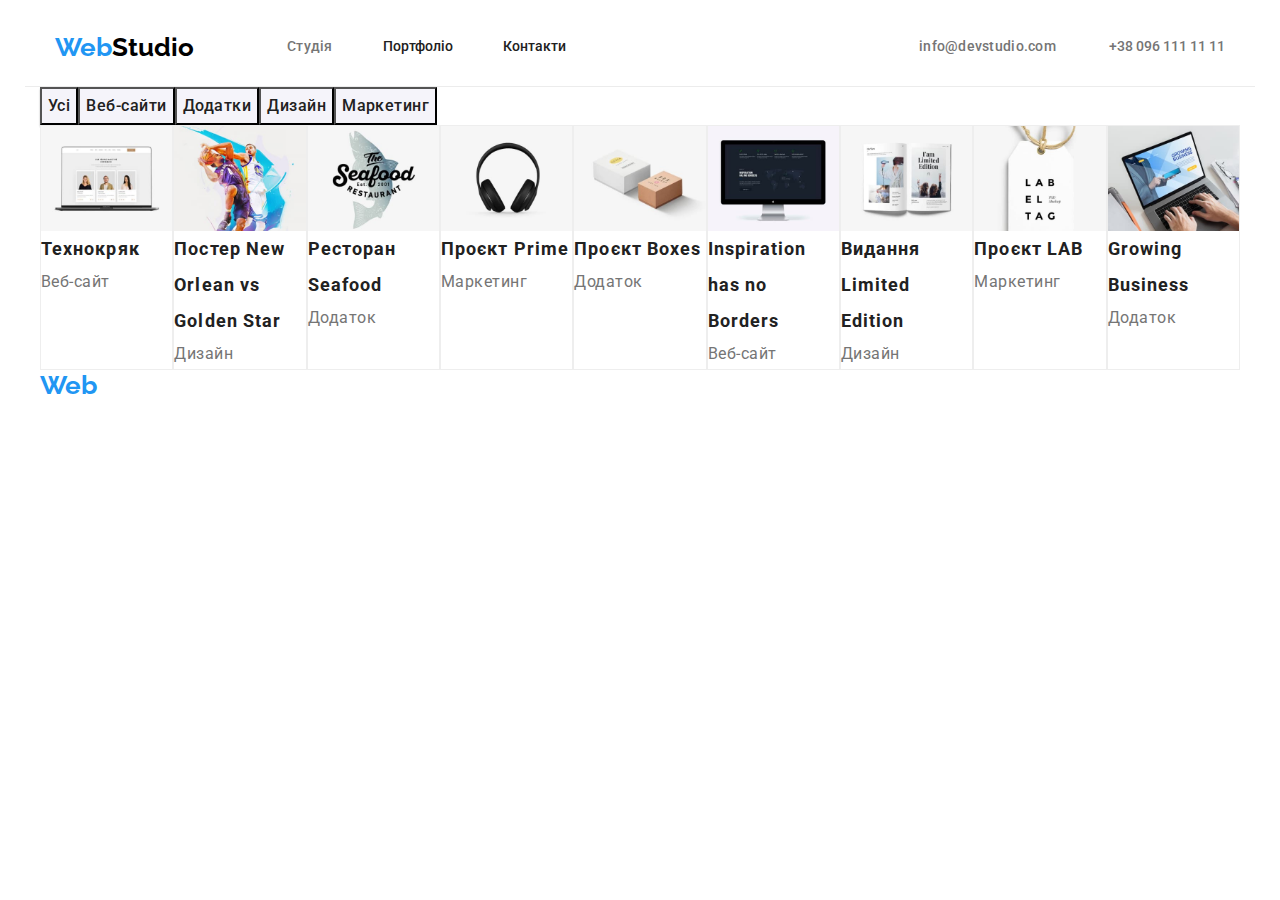
==== portfolio.html @ 6863fcaf "Summary (required)" ====
<!DOCTYPE html>
<html lang="uk">
  <head>
    <meta charset="UTF-8" />
    <meta http-equiv="X-UA-Compatible" content="IE=edge" />
    <meta name="viewport" content="width=device-width, initial-scale=1.0" />
    <link rel="preconnect" href="https://fonts.googleapis.com" />
    <link rel="preconnect" href="https://fonts.gstatic.com" crossorigin />
    <link
      href="https://fonts.googleapis.com/css2?family=Oleo+Script&family=Raleway:wght@700&family=Roboto:wght@400;500;700&display=swap"
      rel="stylesheet"
    />
    <title>Web Studio (Version 2.1)</title>
    <link
      rel="stylesheet"
      href="https://cdnjs.cloudflare.com/ajax/libs/modern-normalize/1.1.0/modern-normalize.min.css"
      integrity="sha512-wpPYUAdjBVSE4KJnH1VR1HeZfpl1ub8YT/NKx4PuQ5NmX2tKuGu6U/JRp5y+Y8XG2tV+wKQpNHVUX03MfMFn9Q=="
      crossorigin="anonymous"
      referrerpolicy="no-referrer"
    />
    <link rel="stylesheet" href="./css/styles.css" />
  </head>
  <body>
    <header class="header">
      <div class="container header-border">
        <a class="header-logo" href="/"
          ><span style="color: #2196f3">Web</span>Studio</a
        >
        <nav class="header-nav">
          <ul class="header-list">
            <li>
              <a href="./index.html" class="header-link active">Студія</a>
            </li>
            <li>
              <a href="./portfolio.html" class="header-link">Портфоліо</a>
            </li>
            <li>
              <a href="" class="header-link">Контакти</a>
            </li>
          </ul>
        </nav>
        <div class="header-container">
          <a href="mail_to:info@devstudio.com" class="header-mail active"
            >info@devstudio.com</a
          >
          <a href="tel:+380961111111" class="header-tel">+38 096 111 11 11</a>
        </div>
      </div>
    </header>
    <main>
      <section class="projects-list">
        <div class="container">
          <ul class="projects-items-btn">
            <li>
              <button type="button" class="projects-button active-btn">
                Усі
              </button>
            </li>
            <li>
              <button type="button" class="projects-button">Веб-сайти</button>
            </li>
            <li>
              <button type="button" class="projects-button">Додатки</button>
            </li>
            <li>
              <button type="button" class="projects-button">Дизайн</button>
            </li>
            <li>
              <button type="button" class="projects-button">Маркетинг</button>
            </li>
          </ul>
          <ul class="projects-items">
            <li class="project">
              <img
                src="./img/project_1.jpg"
                alt="Технокряк"
                width="370"
                height="294"
              />
              <h3 class="project-title">Технокряк</h3>
              <a href="" class="project-link">Веб-сайт</a>
            </li>
            <li class="project">
              <img
                src="./img/project_2.jpg"
                alt="Постер New Orlean vs Golden Star"
                width="370"
                height="294"
              />
              <h3 class="project-title">Постер New Orlean vs Golden Star</h3>
              <a href="" class="project-link">Дизайн</a>
            </li>
            <li class="project">
              <img
                src="./img/project_3.jpg"
                alt="Ресторан Seafood"
                width="370"
                height="294"
              />
              <h3 class="project-title">Ресторан Seafood</h3>
              <a href="" class="project-link">Додаток</a>
            </li>
            <li class="project">
              <img
                src="./img/project_4.jpg"
                alt="Проєкт Prime"
                width="370"
                height="294"
              />
              <h3 class="project-title">Проєкт Prime</h3>
              <a href="" class="project-link">Маркетинг</a>
            </li>
            <li class="project">
              <img
                src="./img/project_5.jpg"
                alt="Проєкт Boxes"
                width="370"
                height="294"
              />
              <h3 class="project-title">Проєкт Boxes</h3>
              <a href="" class="project-link">Додаток</a>
            </li>
            <li class="project">
              <img
                src="./img/project_6.jpg"
                alt="Inspiration has no Borders"
                width="370"
                height="294"
              />
              <h3 class="project-title">Inspiration has no Borders</h3>
              <a href="" class="project-link">Веб-сайт</a>
            </li>
            <li class="project">
              <img
                src="./img/project_7.jpg"
                alt="Видання Limited Edition"
                width="370"
                height="294"
              />
              <h3 class="project-title">Видання Limited Edition</h3>
              <a href="" class="project-link">Дизайн</a>
            </li>
            <li class="project">
              <img
                src="./img/project_8.jpg"
                alt="Проєкт LAB"
                width="370"
                height="294"
              />
              <h3 class="project-title">Проєкт LAB</h3>
              <a href="" class="project-link">Маркетинг</a>
            </li>
            <li class="project">
              <img
                src="./img/project_9.jpg"
                alt="Growing Business"
                width="370"
                height="294"
              />
              <h3 class="project-title">Growing Business</h3>
              <a href="" class="project-link">Додаток</a>
            </li>
          </ul>
        </div>
      </section>
    </main>
    <footer class="footer">
      <div class="container">
        <a class="footer-logo" href="/"
          ><span style="color: #2196f3">Web</span>Studio</a
        >
        <address class="footer-address">
          <ul class="footer-list">
            <li>
              <a href="/" class="footer-address-link"
                >м. Київ, пр-т Лесі Українки, 26</a
              >
            </li>
            <li>
              <a href="mailto:info@devstudio.com" class="footer-mail"
                >info@devstudio.com</a
              >
            </li>
            <li>
              <a href="tel:+380961111111" class="footer-tel"
                >+38 096 111 11 11</a
              >
            </li>
          </ul>
        </address>
      </div>
    </footer>
  </body>
</html>
---- css/styles.css ----
:root {
  --main-bg-color: #ffffff;
  --main-color: #212121;
  --second-color: #757575;
  --accent-color: #2196f3;
  --main-font-family: "Roboto", sans-serif;
}
p,
h1,
h2,
h3,
h4,
h5,
h6 {
  margin: 0px;
}
ul,
ol {
  margin: 0px;
  padding-left: 0px;
}
button {
  cursor: pointer;
}
img {
  display: block;
  max-width: 100%;
  height: auto;
}
body {
  font-family: var(--main-font-family);
}
a {
  text-decoration: none;
}
.container {
  width: 1200px;
  padding: 0 15px;
  margin: 0 auto;
}
header .container {
  display: flex;
  align-items: center;
}

.header-container {
  margin-left: auto;
  padding-right: 15px;
}
.header-container > a:not(:last-child) {
  margin-right: 50px;
}
.header-border {
  border-bottom-width: 1px;
  border-bottom-style: solid;
  border-bottom-color: #ececec;
}

.header {
  background: var(--main-bg-color);
  font-weight: 500;
  font-size: 14px;
  line-height: 1.14;
}
.header-logo {
  font-family: "Raleway";
  font-style: normal;
  font-weight: 700;
  font-size: 26px;
  line-height: 1.17;
  color: #000000;
  padding: 24px 0 24px 15px;
  margin-right: 93px;
}
.header-list {
  display: flex;
}
.header-list > li:not(:last-child) {
  margin-right: 50px;
}
.header-link {
  color: var(--main-color);
}
.active {
  letter-spacing: 0.02em;
  color: var(--second-color);
}
.active:hover,
.active:focus {
  color: var(--accent-color);
}
.header-tel {
  color: var(--second-color);
}
.main > .container {
  background-color: #2f303a;
  padding: 200px 252px;
}
.main-title {
  font-weight: 900;
  font-size: 44px;
  line-height: 1.36;
  text-align: center;
  letter-spacing: 0.06em;
  text-transform: uppercase;
  color: #ffffff;
  margin-bottom: 30px;
  max-width: 696px;
}
.main-btn {
  width: 216px;
  padding: 10px 32px;
  background: #2196f3;
  box-shadow: 0px 4px 4px rgba(0, 0, 0, 0.15);
  border-radius: 4px;
  font-family: "Roboto";
  font-style: normal;
  font-weight: 700;
  font-size: 16px;
  line-height: 1.88;
  display: flex;
  align-items: center;
  text-align: center;
  letter-spacing: 0.06em;
  color: #ffffff;
}
.container > .features-list {
  width: 1170px;
  margin-top: 73px;
  margin-bottom: 94px;
}
.features-list {
  display: flex;
}
.features-list > li:not(:last-child) {
  margin-right: 30px;
}
.features-items {
  width: 270px;
}

.features-title {
  font-size: 14px;
  line-height: 1.14;
  letter-spacing: 0.03em;
  color: var(--main-color);
}
.featueres-item {
  font-size: 14px;
  line-height: 1.71;
  letter-spacing: 0.03em;
  color: var(--second-color);
}
.what-we-do > .container {
  width: 1170px;
  padding: 0;
}
.what-we-do-title {
  font-size: 36px;
  line-height: 1.17;
  text-align: center;
  letter-spacing: 0.03em;
  color: var(--main-color);
  margin-bottom: 50px;
}
.what-we-do-list {
  display: flex;
  margin-bottom: 94px;
}
.what-we-do-item:not(:last-child) {
  margin-right: 30px;
}
.what-we-do-item {
  left: 215px;
  top: 1058px;
}
.team > .container {
  width: 1200px;
  padding: 94px 15px;
  background: #f5f4fa;
}
.team-title {
  font-size: 36px;
  line-height: 1.17;
  text-align: center;
  letter-spacing: 0.03em;
  color: var(--main-color);
  margin-bottom: 50px;
}
.team-items {
  width: 270px;
  height: 368px;
  left: 215px;
  top: 1632px;
  background: #ffffff;
  box-shadow: 0px 1px 3px rgba(0, 0, 0, 0.12), 0px 1px 1px rgba(0, 0, 0, 0.14),
    0px 2px 1px rgba(0, 0, 0, 0.2);
  border-radius: 0px 0px 4px 4px;
  padding-bottom: 30px;
}
.team-items:not(:last-child) {
  margin-right: 30px;
}
.team-title-card {
  font-weight: 500;
  font-size: 16px;
  line-height: 1.19;
  text-align: center;
  letter-spacing: 0.03em;
  color: var(--main-color);
  margin-top: 30px;
  margin-bottom: 10px;
}
.team-list {
  font-size: 16px;
  line-height: 1.19;
  text-align: center;
  letter-spacing: 0.03em;
  color: var(--second-color);
  display: flex;
}
.projects-button,
.projects-button active-btn {
  height: 38px;
  top: 174px;
  background: #f5f4fa;
  font-family: "Roboto";
  font-style: normal;
  font-weight: 500;
  font-size: 16px;
  line-height: 1.63;
  text-align: center;
  letter-spacing: 0.03em;
  color: var(--main-color);
}
.active-btn {
  cursor: pointer;
  box-shadow: 0px 3px 1px rgba(0, 0, 0, 0.1), 0px 1px 2px rgba(0, 0, 0, 0.08),
    0px 2px 2px rgba(0, 0, 0, 0.12);
}
.active-btn:hover,
.active-btn:focus {
  background: #2196f3;
  color: #ffffff;
}
.projects-items-btn {
  display: flex;
  align-items: center;
}
.projects-items {
  display: flex;
}
.project {
  box-sizing: border-box;
  background: #ffffff;
  border: 1px solid #eeeeee;
}
.project-title {
  font-size: 18px;
  line-height: 2;
  letter-spacing: 0.06em;
  color: var(--main-color);
}
.project-link {
  font-size: 16px;
  line-height: 1.88;
  letter-spacing: 0.03em;
  color: var(--second-color);
}
.footer {
}
.container.footer-container {
  background-color: #2f303a;
  padding: 60px 15px;
}
.footer-logo {
  font-family: "Raleway";
  font-style: normal;
  font-weight: 700;
  font-size: 26px;
  line-height: 1.19;
  color: #ffffff;
  margin-bottom: 20px;
}
.footer-address {
  font-style: normal;
  font-weight: 400;
  font-size: 14px;
  line-height: 1.71;
  letter-spacing: 0.03em;
}
.footer-list:not(:last-child) {
  margin-bottom: 9px;
}
.footer-address-link {
  color: #ffffff;
}
.footer-mail {
  color: rgba(255, 255, 255, 0.6);
}
.footer-mail:hover,
.footer-mail:focus {
  color: #2196f3;
}
.footer-tel {
  color: rgba(255, 255, 255, 0.6);
}
ul {
  list-style: none;
}
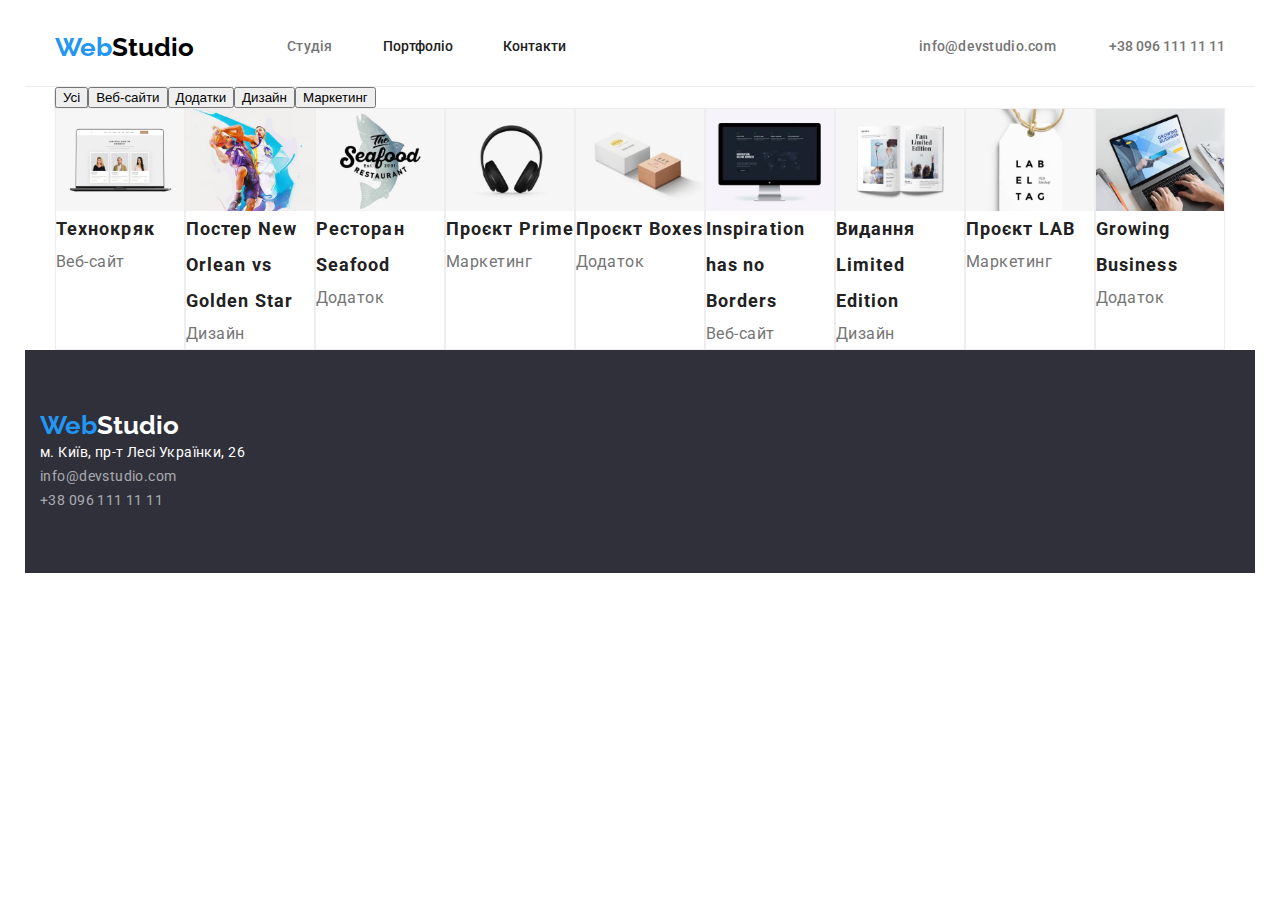
==== commit 6a2471f2: "Summary (required)" ====
--- a/portfolio.html
+++ b/portfolio.html
@@ -165,7 +165,7 @@
       </section>
     </main>
     <footer class="footer">
-      <div class="container">
+      <div class="container footer-container">
         <a class="footer-logo" href="/"
           ><span style="color: #2196f3">Web</span>Studio</a
         >
--- a/css/styles.css
+++ b/css/styles.css
@@ -219,7 +219,10 @@
   color: var(--second-color);
   display: flex;
 }
-.projects-button,
+.container > .projects-button {
+  border: 0;
+}
+.project .projects-button,
 .projects-button active-btn {
   height: 38px;
   top: 174px;
@@ -243,9 +246,13 @@
   background: #2196f3;
   color: #ffffff;
 }
+.projects-list > .container {
+  width: 1170px;
+}
 .projects-items-btn {
   display: flex;
   align-items: center;
+  width: 575px;
 }
 .projects-items {
   display: flex;
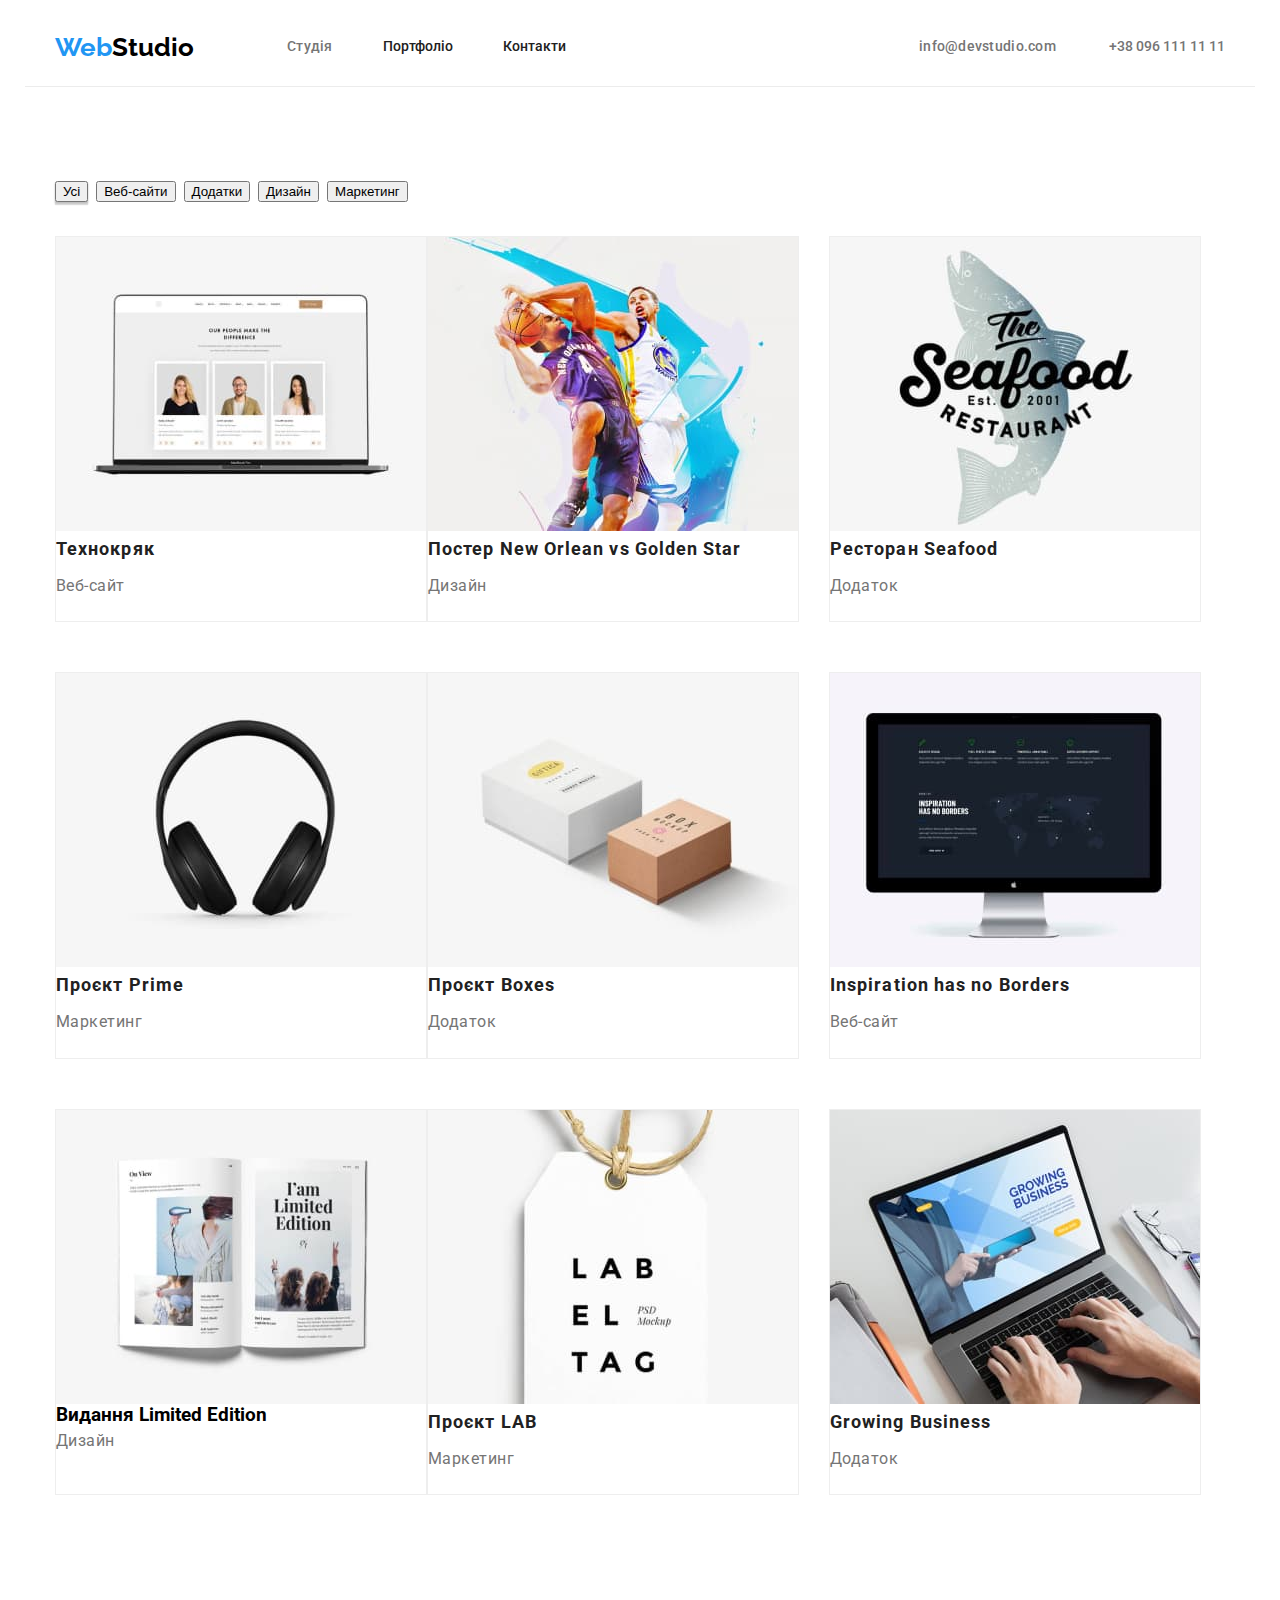
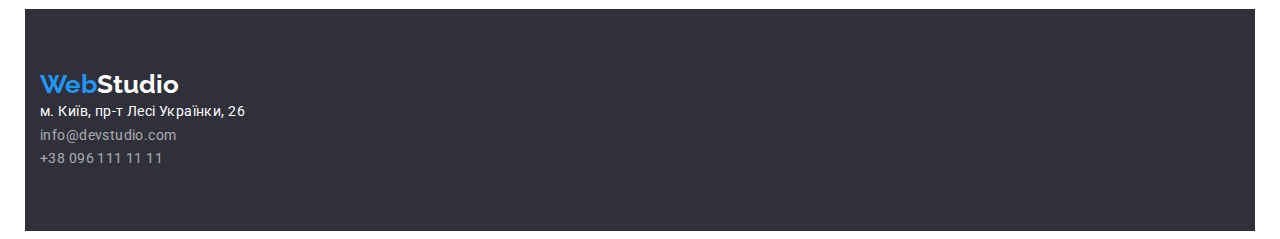
==== commit 40151e04: "Summary required" ====
--- a/portfolio.html
+++ b/portfolio.html
@@ -137,7 +137,7 @@
                 width="370"
                 height="294"
               />
-              <h3 class="project-title">Видання Limited Edition</h3>
+              <h3 class="project-titleit">Видання Limited Edition</h3>
               <a href="" class="project-link">Дизайн</a>
             </li>
             <li class="project">
--- a/css/styles.css
+++ b/css/styles.css
@@ -29,6 +29,7 @@
 }
 body {
   font-family: var(--main-font-family);
+  flex-grow: 1;
 }
 a {
   text-decoration: none;
@@ -220,7 +221,6 @@
   display: flex;
 }
 .container > .projects-button {
-  border: 0;
 }
 .project .projects-button,
 .projects-button active-btn {
@@ -248,25 +248,41 @@
 }
 .projects-list > .container {
   width: 1170px;
+  margin-bottom: 94px;
+  padding: 0;
 }
 .projects-items-btn {
   display: flex;
   align-items: center;
   width: 575px;
+  margin-top: 94px;
+  margin-bottom: 34px;
+}
+.projects-items-btn > li:not(:last-child) {
+  margin-right: 8px;
 }
 .projects-items {
   display: flex;
-}
+  flex-wrap: wrap;
+  row-gap: 30px;
+}
+
 .project {
   box-sizing: border-box;
   background: #ffffff;
   border: 1px solid #eeeeee;
+  margin-bottom: 20px;
+  padding-bottom: 20px;
+}
+.project:nth-child(3n + 0) {
+  margin-left: 30px;
 }
 .project-title {
   font-size: 18px;
   line-height: 2;
   letter-spacing: 0.06em;
   color: var(--main-color);
+  margin-bottom: 4px;
 }
 .project-link {
   font-size: 16px;
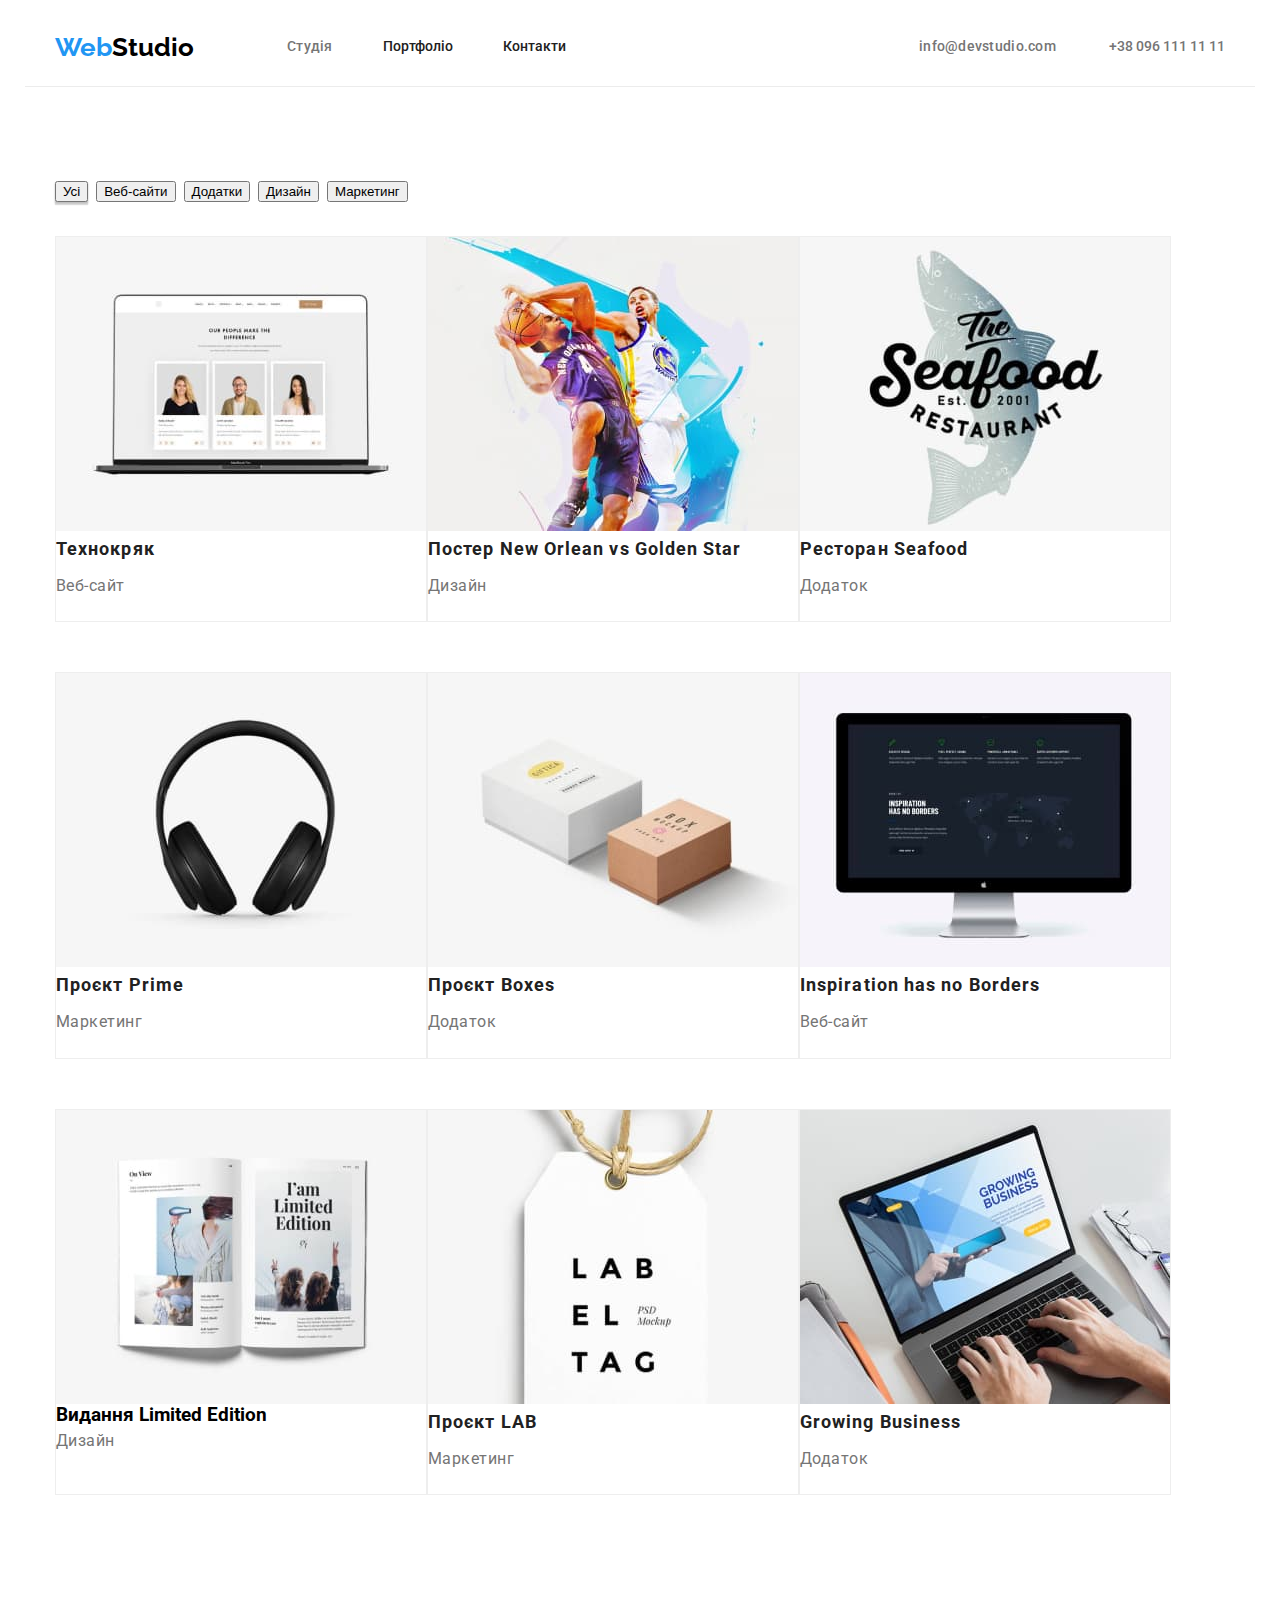
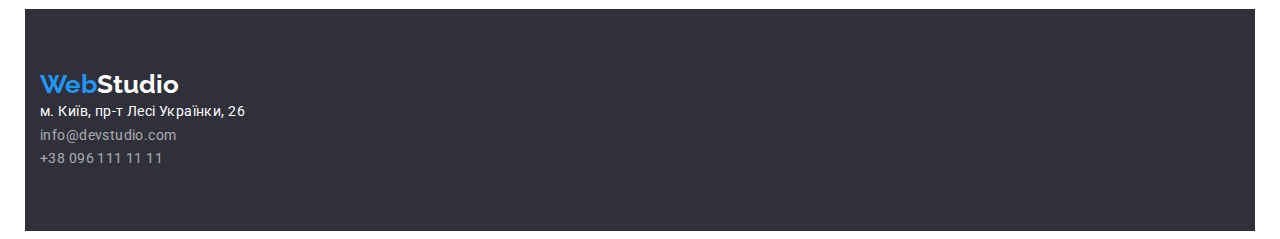
==== commit e05375c1: "Summary(required)" ====
--- a/portfolio.html
+++ b/portfolio.html
@@ -100,6 +100,7 @@
               <h3 class="project-title">Ресторан Seafood</h3>
               <a href="" class="project-link">Додаток</a>
             </li>
+
             <li class="project">
               <img
                 src="./img/project_4.jpg"
--- a/css/styles.css
+++ b/css/styles.css
@@ -274,9 +274,7 @@
   margin-bottom: 20px;
   padding-bottom: 20px;
 }
-.project:nth-child(3n + 0) {
-  margin-left: 30px;
-}
+
 .project-title {
   font-size: 18px;
   line-height: 2;
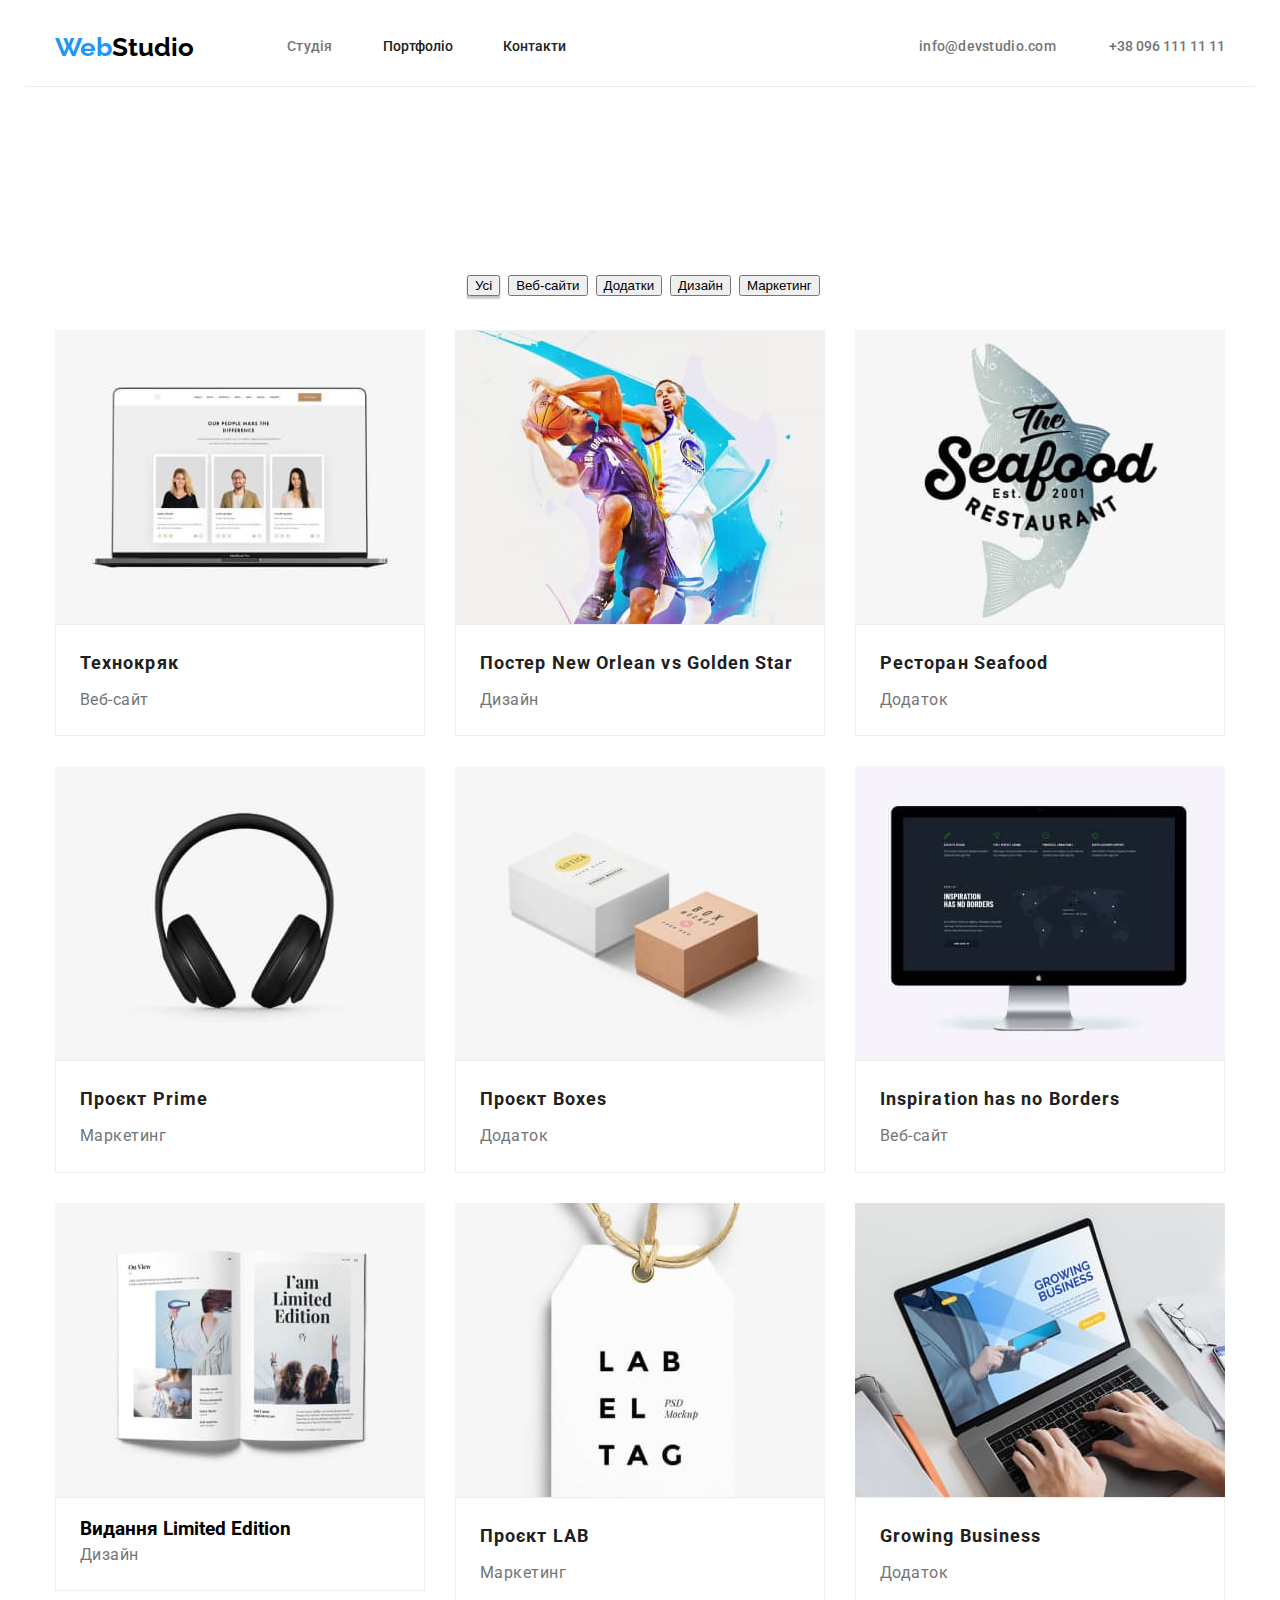
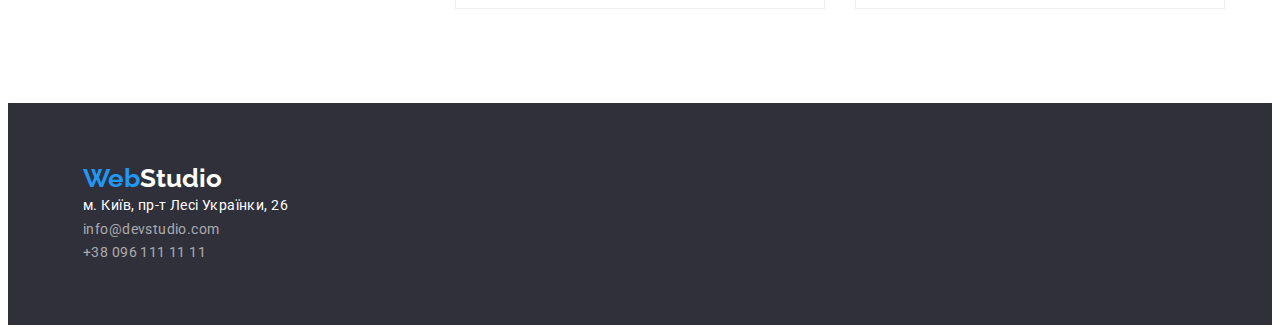
==== commit deccd7ed: "Summary required" ====
--- a/portfolio.html
+++ b/portfolio.html
@@ -77,8 +77,10 @@
                 width="370"
                 height="294"
               />
-              <h3 class="project-title">Технокряк</h3>
-              <a href="" class="project-link">Веб-сайт</a>
+              <div class="project-info">
+                <h3 class="project-title">Технокряк</h3>
+                <a href="" class="project-link">Веб-сайт</a>
+              </div>
             </li>
             <li class="project">
               <img
@@ -87,8 +89,10 @@
                 width="370"
                 height="294"
               />
-              <h3 class="project-title">Постер New Orlean vs Golden Star</h3>
-              <a href="" class="project-link">Дизайн</a>
+              <div class="project-info">
+                <h3 class="project-title">Постер New Orlean vs Golden Star</h3>
+                <a href="" class="project-link">Дизайн</a>
+              </div>
             </li>
             <li class="project">
               <img
@@ -97,8 +101,10 @@
                 width="370"
                 height="294"
               />
-              <h3 class="project-title">Ресторан Seafood</h3>
-              <a href="" class="project-link">Додаток</a>
+              <div class="project-info">
+                <h3 class="project-title">Ресторан Seafood</h3>
+                <a href="" class="project-link">Додаток</a>
+              </div>
             </li>
 
             <li class="project">
@@ -108,8 +114,10 @@
                 width="370"
                 height="294"
               />
-              <h3 class="project-title">Проєкт Prime</h3>
-              <a href="" class="project-link">Маркетинг</a>
+              <div class="project-info">
+                <h3 class="project-title">Проєкт Prime</h3>
+                <a href="" class="project-link">Маркетинг</a>
+              </div>
             </li>
             <li class="project">
               <img
@@ -118,8 +126,10 @@
                 width="370"
                 height="294"
               />
-              <h3 class="project-title">Проєкт Boxes</h3>
-              <a href="" class="project-link">Додаток</a>
+              <div class="project-info">
+                <h3 class="project-title">Проєкт Boxes</h3>
+                <a href="" class="project-link">Додаток</a>
+              </div>
             </li>
             <li class="project">
               <img
@@ -128,8 +138,10 @@
                 width="370"
                 height="294"
               />
-              <h3 class="project-title">Inspiration has no Borders</h3>
-              <a href="" class="project-link">Веб-сайт</a>
+              <div class="project-info">
+                <h3 class="project-title">Inspiration has no Borders</h3>
+                <a href="" class="project-link">Веб-сайт</a>
+              </div>
             </li>
             <li class="project">
               <img
@@ -138,8 +150,10 @@
                 width="370"
                 height="294"
               />
-              <h3 class="project-titleit">Видання Limited Edition</h3>
-              <a href="" class="project-link">Дизайн</a>
+              <div class="project-info">
+                <h3 class="project-titleit">Видання Limited Edition</h3>
+                <a href="" class="project-link">Дизайн</a>
+              </div>
             </li>
             <li class="project">
               <img
@@ -148,8 +162,10 @@
                 width="370"
                 height="294"
               />
-              <h3 class="project-title">Проєкт LAB</h3>
-              <a href="" class="project-link">Маркетинг</a>
+              <div class="project-info">
+                <h3 class="project-title">Проєкт LAB</h3>
+                <a href="" class="project-link">Маркетинг</a>
+              </div>
             </li>
             <li class="project">
               <img
@@ -158,8 +174,10 @@
                 width="370"
                 height="294"
               />
-              <h3 class="project-title">Growing Business</h3>
-              <a href="" class="project-link">Додаток</a>
+              <div class="project-info">
+                <h3 class="project-title">Growing Business</h3>
+                <a href="" class="project-link">Додаток</a>
+              </div>
             </li>
           </ul>
         </div>
--- a/css/styles.css
+++ b/css/styles.css
@@ -62,6 +62,8 @@
   font-weight: 500;
   font-size: 14px;
   line-height: 1.14;
+  padding-top: 0;
+  padding-bottom: 21px;
 }
 .header-logo {
   font-family: "Raleway";
@@ -93,9 +95,9 @@
 .header-tel {
   color: var(--second-color);
 }
-.main > .container {
+.main {
   background-color: #2f303a;
-  padding: 200px 252px;
+  padding: 200px;
 }
 .main-title {
   font-weight: 900;
@@ -109,7 +111,6 @@
   max-width: 696px;
 }
 .main-btn {
-  width: 216px;
   padding: 10px 32px;
   background: #2196f3;
   box-shadow: 0px 4px 4px rgba(0, 0, 0, 0.15);
@@ -124,11 +125,15 @@
   text-align: center;
   letter-spacing: 0.06em;
   color: #ffffff;
+  margin-left: 232px;
+}
+.features {
+  padding-top: 73px;
+  padding-bottom: 94px;
+  background: #ffffff;
 }
 .container > .features-list {
   width: 1170px;
-  margin-top: 73px;
-  margin-bottom: 94px;
 }
 .features-list {
   display: flex;
@@ -152,10 +157,14 @@
   letter-spacing: 0.03em;
   color: var(--second-color);
 }
+.what-we-do {
+  background-color: #ffffff;
+  padding-bottom: 94px;
+}
 .what-we-do > .container {
   width: 1170px;
-  padding: 0;
-}
+}
+
 .what-we-do-title {
   font-size: 36px;
   line-height: 1.17;
@@ -166,7 +175,6 @@
 }
 .what-we-do-list {
   display: flex;
-  margin-bottom: 94px;
 }
 .what-we-do-item:not(:last-child) {
   margin-right: 30px;
@@ -175,10 +183,12 @@
   left: 215px;
   top: 1058px;
 }
+.team {
+  background-color: #f5f4fa;
+  padding: 94px 0;
+}
 .team > .container {
   width: 1200px;
-  padding: 94px 15px;
-  background: #f5f4fa;
 }
 .team-title {
   font-size: 36px;
@@ -246,10 +256,12 @@
   background: #2196f3;
   color: #ffffff;
 }
+.projects-list {
+  padding-top: 73px;
+  padding-bottom: 94px;
+}
 .projects-list > .container {
   width: 1170px;
-  margin-bottom: 94px;
-  padding: 0;
 }
 .projects-items-btn {
   display: flex;
@@ -257,6 +269,7 @@
   width: 575px;
   margin-top: 94px;
   margin-bottom: 34px;
+  margin-left: 412px;
 }
 .projects-items-btn > li:not(:last-child) {
   margin-right: 8px;
@@ -264,17 +277,19 @@
 .projects-items {
   display: flex;
   flex-wrap: wrap;
-  row-gap: 30px;
-}
-
+  gap: 30px;
+}
+.projects-items:nth-child(3n + 1) {
+  gap: 0;
+}
 .project {
   box-sizing: border-box;
   background: #ffffff;
+}
+.project-info {
+  padding: 20px 24px;
   border: 1px solid #eeeeee;
-  margin-bottom: 20px;
-  padding-bottom: 20px;
-}
-
+}
 .project-title {
   font-size: 18px;
   line-height: 2;
@@ -289,10 +304,8 @@
   color: var(--second-color);
 }
 .footer {
-}
-.container.footer-container {
   background-color: #2f303a;
-  padding: 60px 15px;
+  padding: 60px;
 }
 .footer-logo {
   font-family: "Raleway";
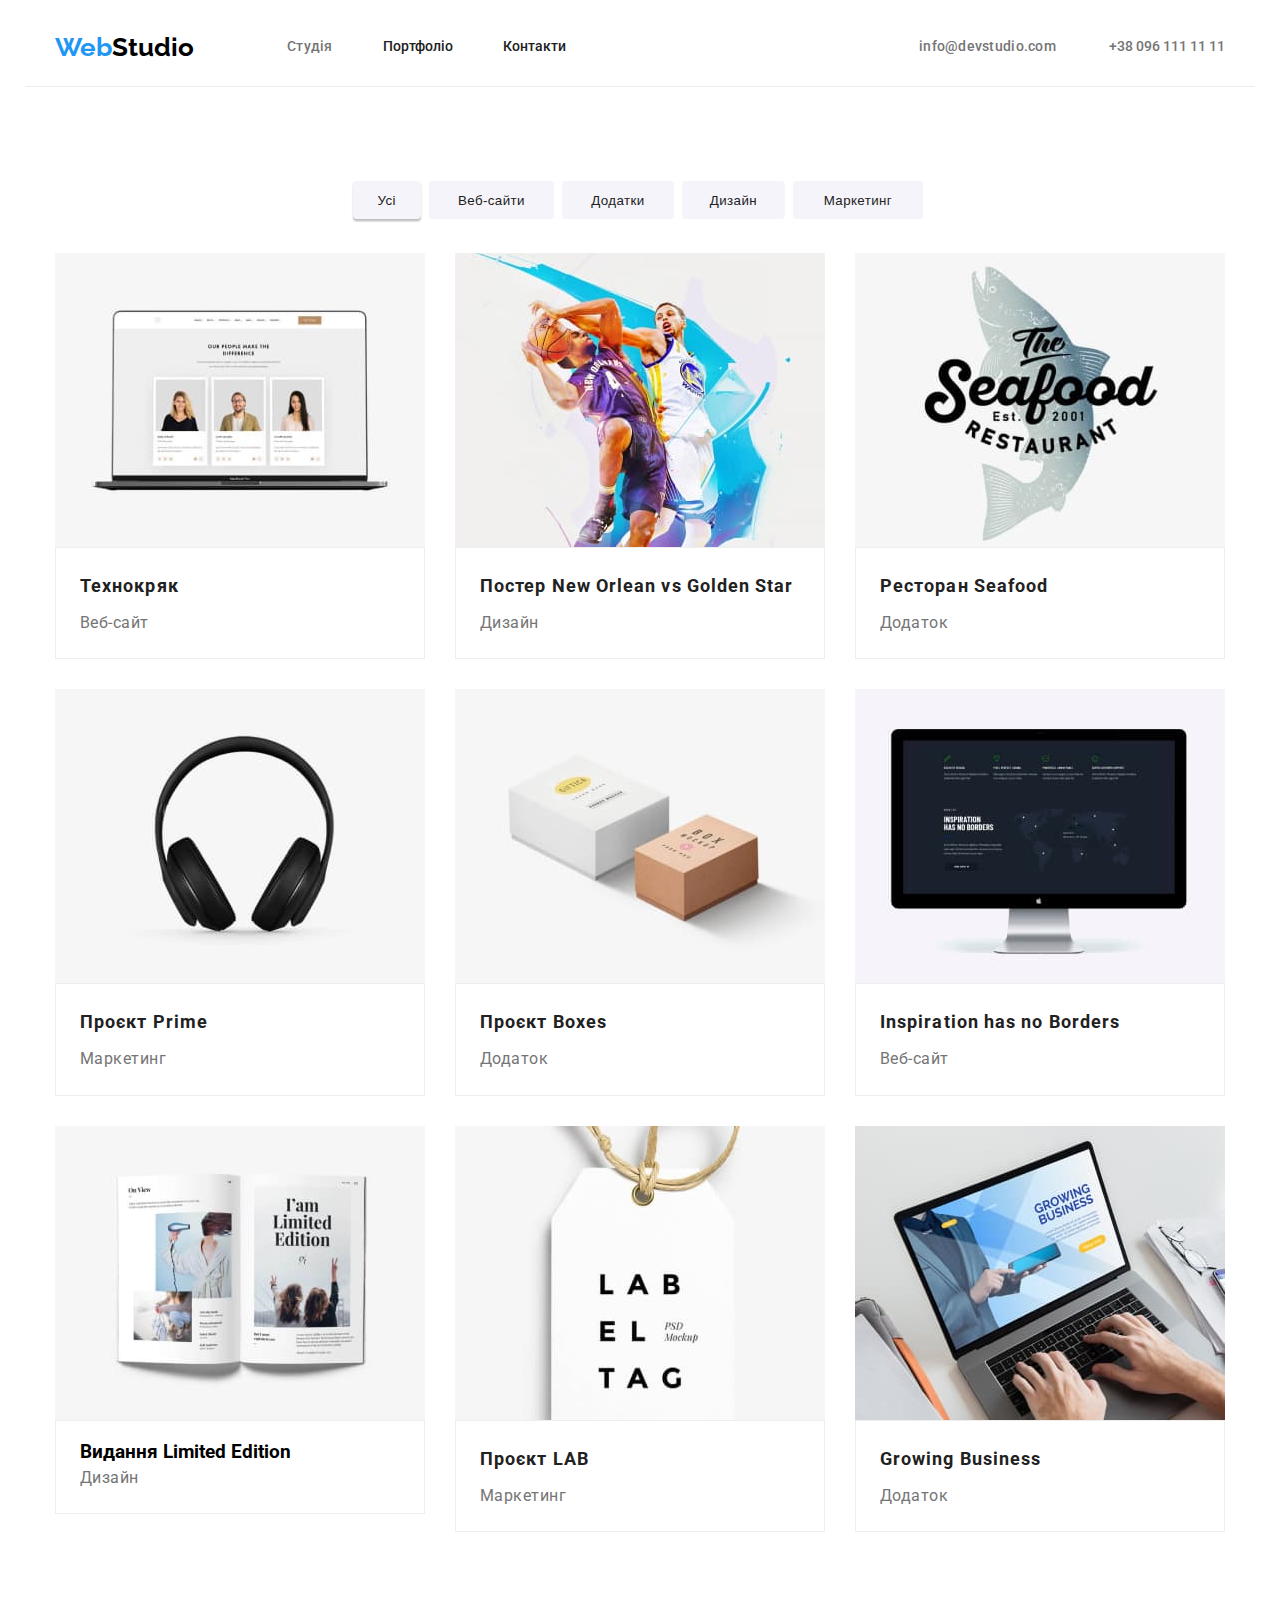
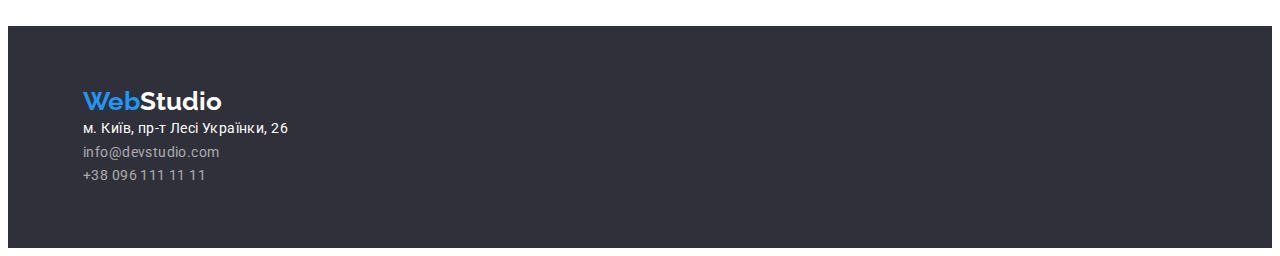
==== commit 9cacc73a: "Summary (required)" ====
--- a/portfolio.html
+++ b/portfolio.html
@@ -51,23 +51,33 @@
       <section class="projects-list">
         <div class="container">
           <ul class="projects-items-btn">
-            <li>
-              <button type="button" class="projects-button active-btn">
-                Усі
-              </button>
-            </li>
-            <li>
-              <button type="button" class="projects-button">Веб-сайти</button>
-            </li>
-            <li>
-              <button type="button" class="projects-button">Додатки</button>
-            </li>
-            <li>
-              <button type="button" class="projects-button">Дизайн</button>
-            </li>
-            <li>
-              <button type="button" class="projects-button">Маркетинг</button>
-            </li>
+            <div class="projects-group-btn">
+              <li>
+                <button type="button" class="projects-button active-btn">
+                  Усі
+                </button>
+              </li>
+              <li>
+                <button type="button" class="projects-button btn-web">
+                  Веб-сайти
+                </button>
+              </li>
+              <li>
+                <button type="button" class="projects-button btn-app">
+                  Додатки
+                </button>
+              </li>
+              <li>
+                <button type="button" class="projects-button btn-design">
+                  Дизайн
+                </button>
+              </li>
+              <li>
+                <button type="button" class="projects-button btn-marketing">
+                  Маркетинг
+                </button>
+              </li>
+            </div>
           </ul>
           <ul class="projects-items">
             <li class="project">
--- a/css/styles.css
+++ b/css/styles.css
@@ -98,6 +98,12 @@
 .main {
   background-color: #2f303a;
   padding: 200px;
+  margin-right: auto;
+  margin-left: auto;
+}
+.main-title-title {
+  max-width: 696px;
+  margin-bottom: 30px;
 }
 .main-title {
   font-weight: 900;
@@ -108,12 +114,17 @@
   text-transform: uppercase;
   color: #ffffff;
   margin-bottom: 30px;
-  max-width: 696px;
 }
 .main-btn {
+  width: 217px;
+  height: 50px;
+  margin-left: 232px;
+  margin-right: auto;
+}
+.main-btn-btn {
   padding: 10px 32px;
   background: #2196f3;
-  box-shadow: 0px 4px 4px rgba(0, 0, 0, 0.15);
+  border: none;
   border-radius: 4px;
   font-family: "Roboto";
   font-style: normal;
@@ -125,7 +136,6 @@
   text-align: center;
   letter-spacing: 0.06em;
   color: #ffffff;
-  margin-left: 232px;
 }
 .features {
   padding-top: 73px;
@@ -230,24 +240,32 @@
   color: var(--second-color);
   display: flex;
 }
-.container > .projects-button {
-}
-.project .projects-button,
-.projects-button active-btn {
+.projects-items-btn {
+}
+.projects-group-btn {
+  display: flex;
+  align-items: center;
+  max-width: 575px;
+  margin-right: auto;
+  margin-left: auto;
+}
+.projects-group-btn > li:not(:last-child) {
+  margin-right: 8px;
+}
+.projects-button {
   height: 38px;
-  top: 174px;
+  border: none;
+  border-radius: 4px;
   background: #f5f4fa;
-  font-family: "Roboto";
-  font-style: normal;
+  padding: 6px 22px;
   font-weight: 500;
-  font-size: 16px;
   line-height: 1.63;
   text-align: center;
   letter-spacing: 0.03em;
   color: var(--main-color);
 }
 .active-btn {
-  cursor: pointer;
+  padding: 6px 25px;
   box-shadow: 0px 3px 1px rgba(0, 0, 0, 0.1), 0px 1px 2px rgba(0, 0, 0, 0.08),
     0px 2px 2px rgba(0, 0, 0, 0.12);
 }
@@ -256,20 +274,29 @@
   background: #2196f3;
   color: #ffffff;
 }
+
+.btn-web {
+  width: 125px;
+}
+.btn-app {
+  width: 112px;
+}
+.btn-design {
+  width: 103px;
+}
+.btn-marketing {
+  width: 130px;
+}
 .projects-list {
   padding-top: 73px;
   padding-bottom: 94px;
 }
 .projects-list > .container {
   width: 1170px;
+  padding: 0 0;
 }
 .projects-items-btn {
-  display: flex;
-  align-items: center;
-  width: 575px;
-  margin-top: 94px;
-  margin-bottom: 34px;
-  margin-left: 412px;
+  padding-bottom: 34px;
 }
 .projects-items-btn > li:not(:last-child) {
   margin-right: 8px;
@@ -280,11 +307,9 @@
   gap: 30px;
 }
 .projects-items:nth-child(3n + 1) {
-  gap: 0;
 }
 .project {
-  box-sizing: border-box;
-  background: #ffffff;
+  background: var(--main-bg-color);
 }
 .project-info {
   padding: 20px 24px;
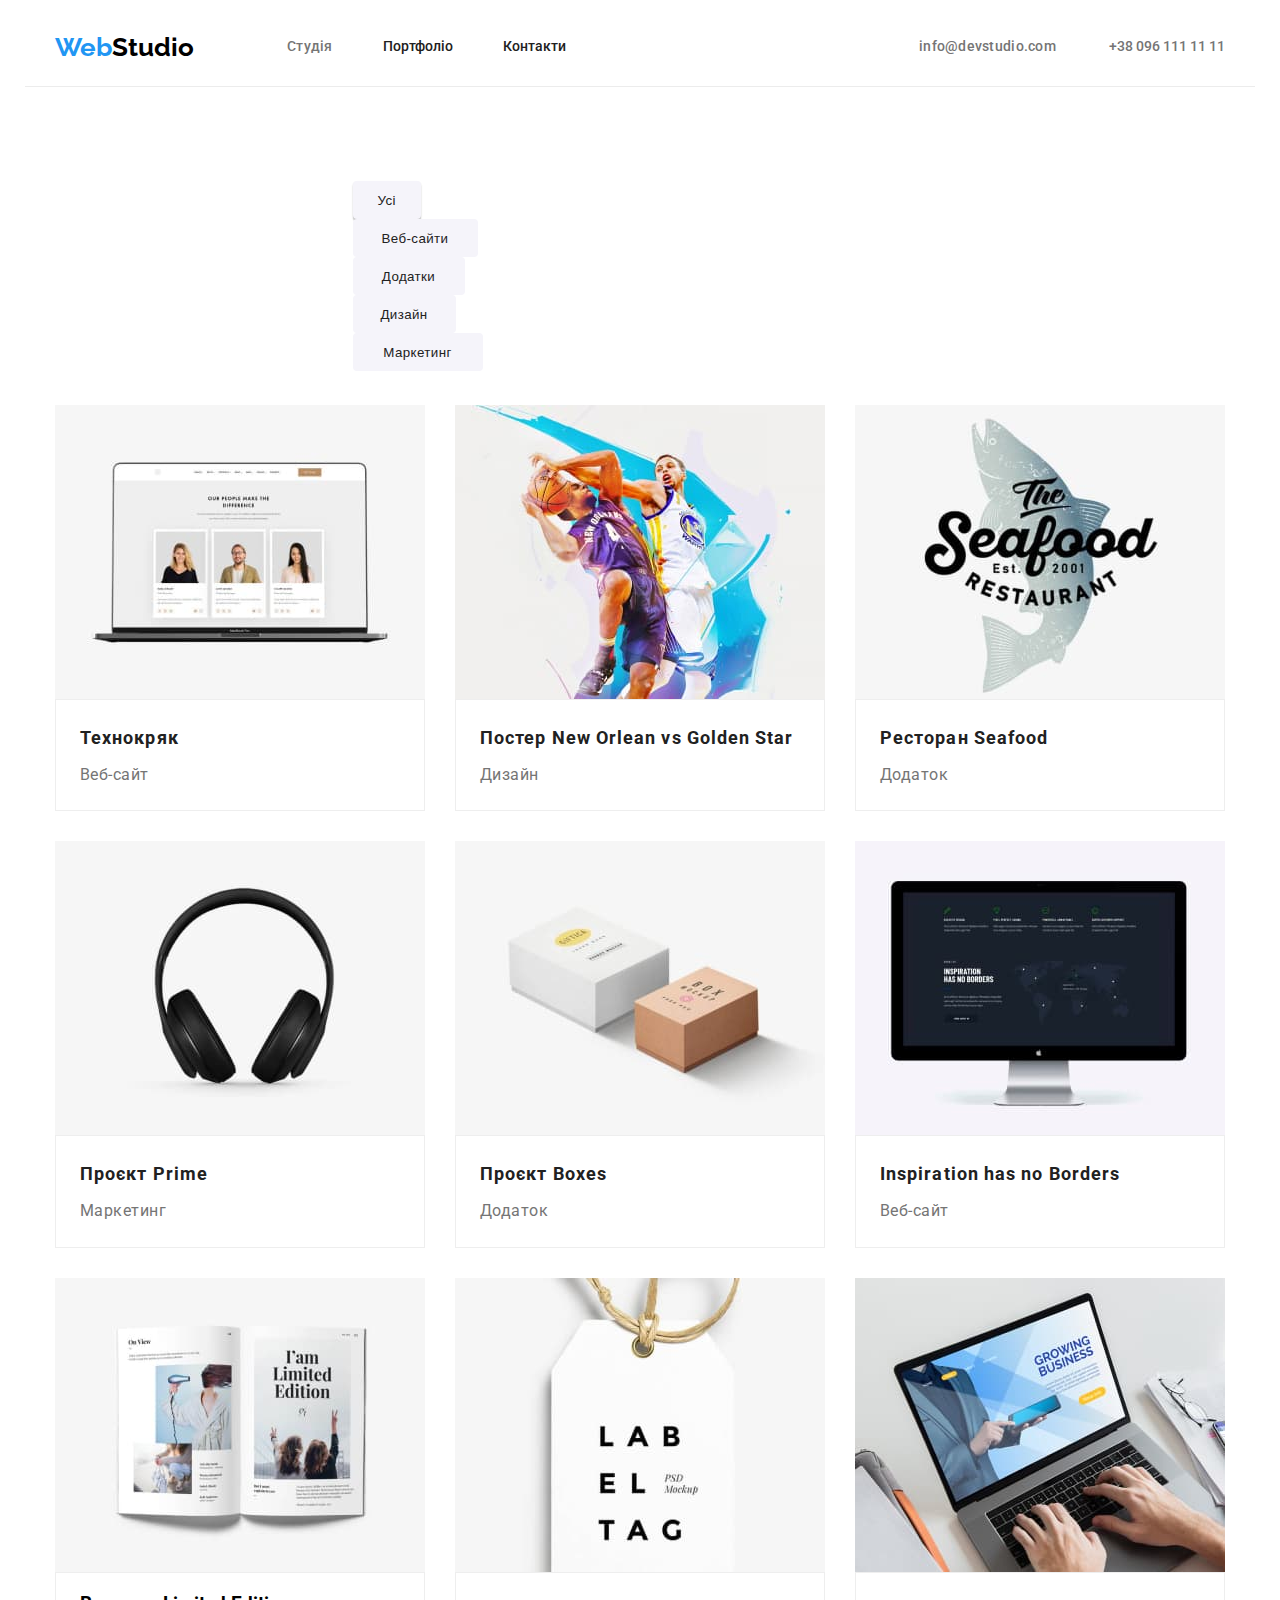
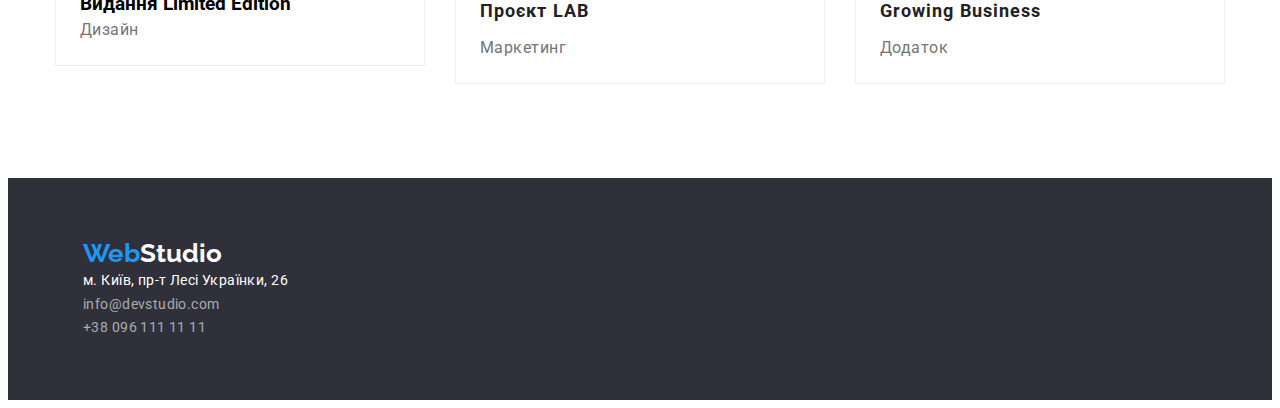
==== commit f8f749e7: "Summary (required)" ====
--- a/portfolio.html
+++ b/portfolio.html
@@ -50,8 +50,8 @@
     <main>
       <section class="projects-list">
         <div class="container">
-          <ul class="projects-items-btn">
-            <div class="projects-group-btn">
+          <div class="projects-group-btn">
+            <ul class="projects-items-btn">
               <li>
                 <button type="button" class="projects-button active-btn">
                   Усі
@@ -77,8 +77,8 @@
                   Маркетинг
                 </button>
               </li>
-            </div>
-          </ul>
+            </ul>
+          </div>
           <ul class="projects-items">
             <li class="project">
               <img
--- a/css/styles.css
+++ b/css/styles.css
@@ -98,27 +98,22 @@
 .main {
   background-color: #2f303a;
   padding: 200px;
-  margin-right: auto;
-  margin-left: auto;
-}
-.main-title-title {
-  max-width: 696px;
-  margin-bottom: 30px;
-}
+}
+
 .main-title {
   font-weight: 900;
   font-size: 44px;
   line-height: 1.36;
-  text-align: center;
   letter-spacing: 0.06em;
   text-transform: uppercase;
   color: #ffffff;
   margin-bottom: 30px;
+  text-align: center;
 }
 .main-btn {
   width: 217px;
   height: 50px;
-  margin-left: 232px;
+  margin-left: 492px;
   margin-right: auto;
 }
 .main-btn-btn {
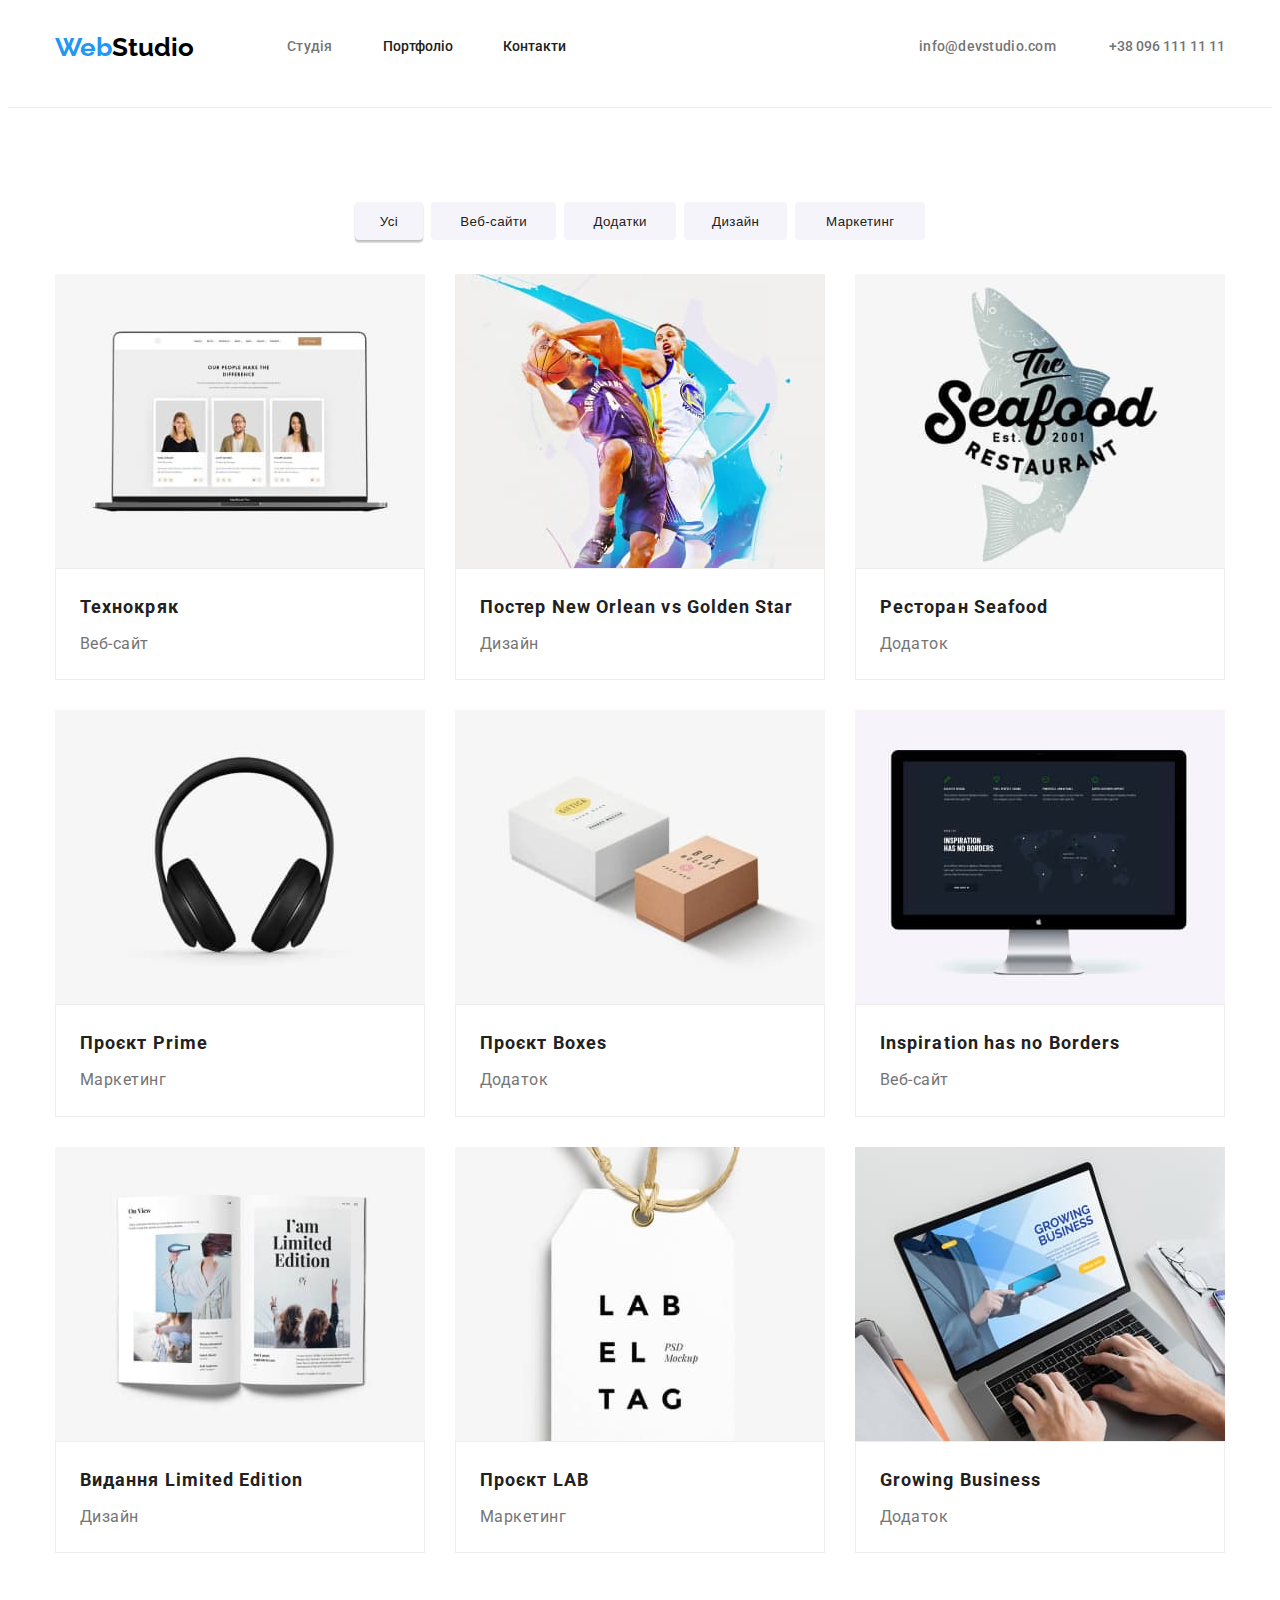
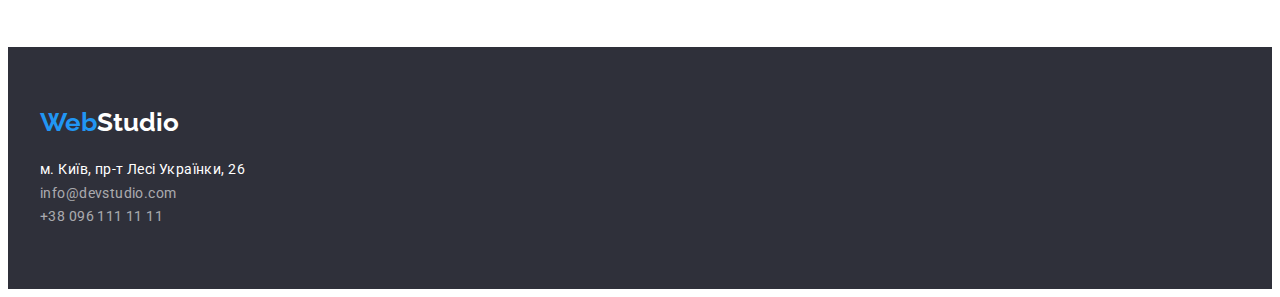
==== commit a13a7bc2: "Summary (required)" ====
--- a/portfolio.html
+++ b/portfolio.html
@@ -161,7 +161,7 @@
                 height="294"
               />
               <div class="project-info">
-                <h3 class="project-titleit">Видання Limited Edition</h3>
+                <h3 class="project-title">Видання Limited Edition</h3>
                 <a href="" class="project-link">Дизайн</a>
               </div>
             </li>
@@ -195,9 +195,11 @@
     </main>
     <footer class="footer">
       <div class="container footer-container">
-        <a class="footer-logo" href="/"
-          ><span style="color: #2196f3">Web</span>Studio</a
-        >
+        <div class="footer-logo">
+          <a class="footer-logo-web" href="/"
+            ><span style="color: #2196f3">Web</span>Studio</a
+          >
+        </div>
         <address class="footer-address">
           <ul class="footer-list">
             <li>
--- a/css/styles.css
+++ b/css/styles.css
@@ -51,11 +51,6 @@
 .header-container > a:not(:last-child) {
   margin-right: 50px;
 }
-.header-border {
-  border-bottom-width: 1px;
-  border-bottom-style: solid;
-  border-bottom-color: #ececec;
-}
 
 .header {
   background: var(--main-bg-color);
@@ -64,6 +59,10 @@
   line-height: 1.14;
   padding-top: 0;
   padding-bottom: 21px;
+  border-bottom-width: 1px;
+  border-bottom-style: solid;
+  border-bottom-color: #ececec;
+  margin-bottom: 21px;
 }
 .header-logo {
   font-family: "Raleway";
@@ -97,7 +96,7 @@
 }
 .main {
   background-color: #2f303a;
-  padding: 200px;
+  padding: 200px 0;
 }
 
 .main-title {
@@ -113,7 +112,7 @@
 .main-btn {
   width: 217px;
   height: 50px;
-  margin-left: 492px;
+  margin-left: auto;
   margin-right: auto;
 }
 .main-btn-btn {
@@ -133,7 +132,7 @@
   color: #ffffff;
 }
 .features {
-  padding-top: 73px;
+  padding-top: 94px;
   padding-bottom: 94px;
   background: #ffffff;
 }
@@ -155,6 +154,7 @@
   line-height: 1.14;
   letter-spacing: 0.03em;
   color: var(--main-color);
+  margin-bottom: 10px;
 }
 .featueres-item {
   font-size: 14px;
@@ -165,9 +165,6 @@
 .what-we-do {
   background-color: #ffffff;
   padding-bottom: 94px;
-}
-.what-we-do > .container {
-  width: 1170px;
 }
 
 .what-we-do-title {
@@ -235,10 +232,8 @@
   color: var(--second-color);
   display: flex;
 }
-.projects-items-btn {
-}
+
 .projects-group-btn {
-  display: flex;
   align-items: center;
   max-width: 575px;
   margin-right: auto;
@@ -247,6 +242,11 @@
 .projects-group-btn > li:not(:last-child) {
   margin-right: 8px;
 }
+.projects-items-btn {
+  display: flex;
+  justify-content: center;
+}
+
 .projects-button {
   height: 38px;
   border: none;
@@ -301,8 +301,6 @@
   flex-wrap: wrap;
   gap: 30px;
 }
-.projects-items:nth-child(3n + 1) {
-}
 .project {
   background: var(--main-bg-color);
 }
@@ -325,17 +323,20 @@
 }
 .footer {
   background-color: #2f303a;
-  padding: 60px;
+  padding: 60px 0;
 }
 .footer-logo {
+  margin-bottom: 20px;
+}
+.footer-logo-web {
   font-family: "Raleway";
   font-style: normal;
   font-weight: 700;
   font-size: 26px;
   line-height: 1.19;
   color: #ffffff;
-  margin-bottom: 20px;
-}
+}
+
 .footer-address {
   font-style: normal;
   font-weight: 400;
